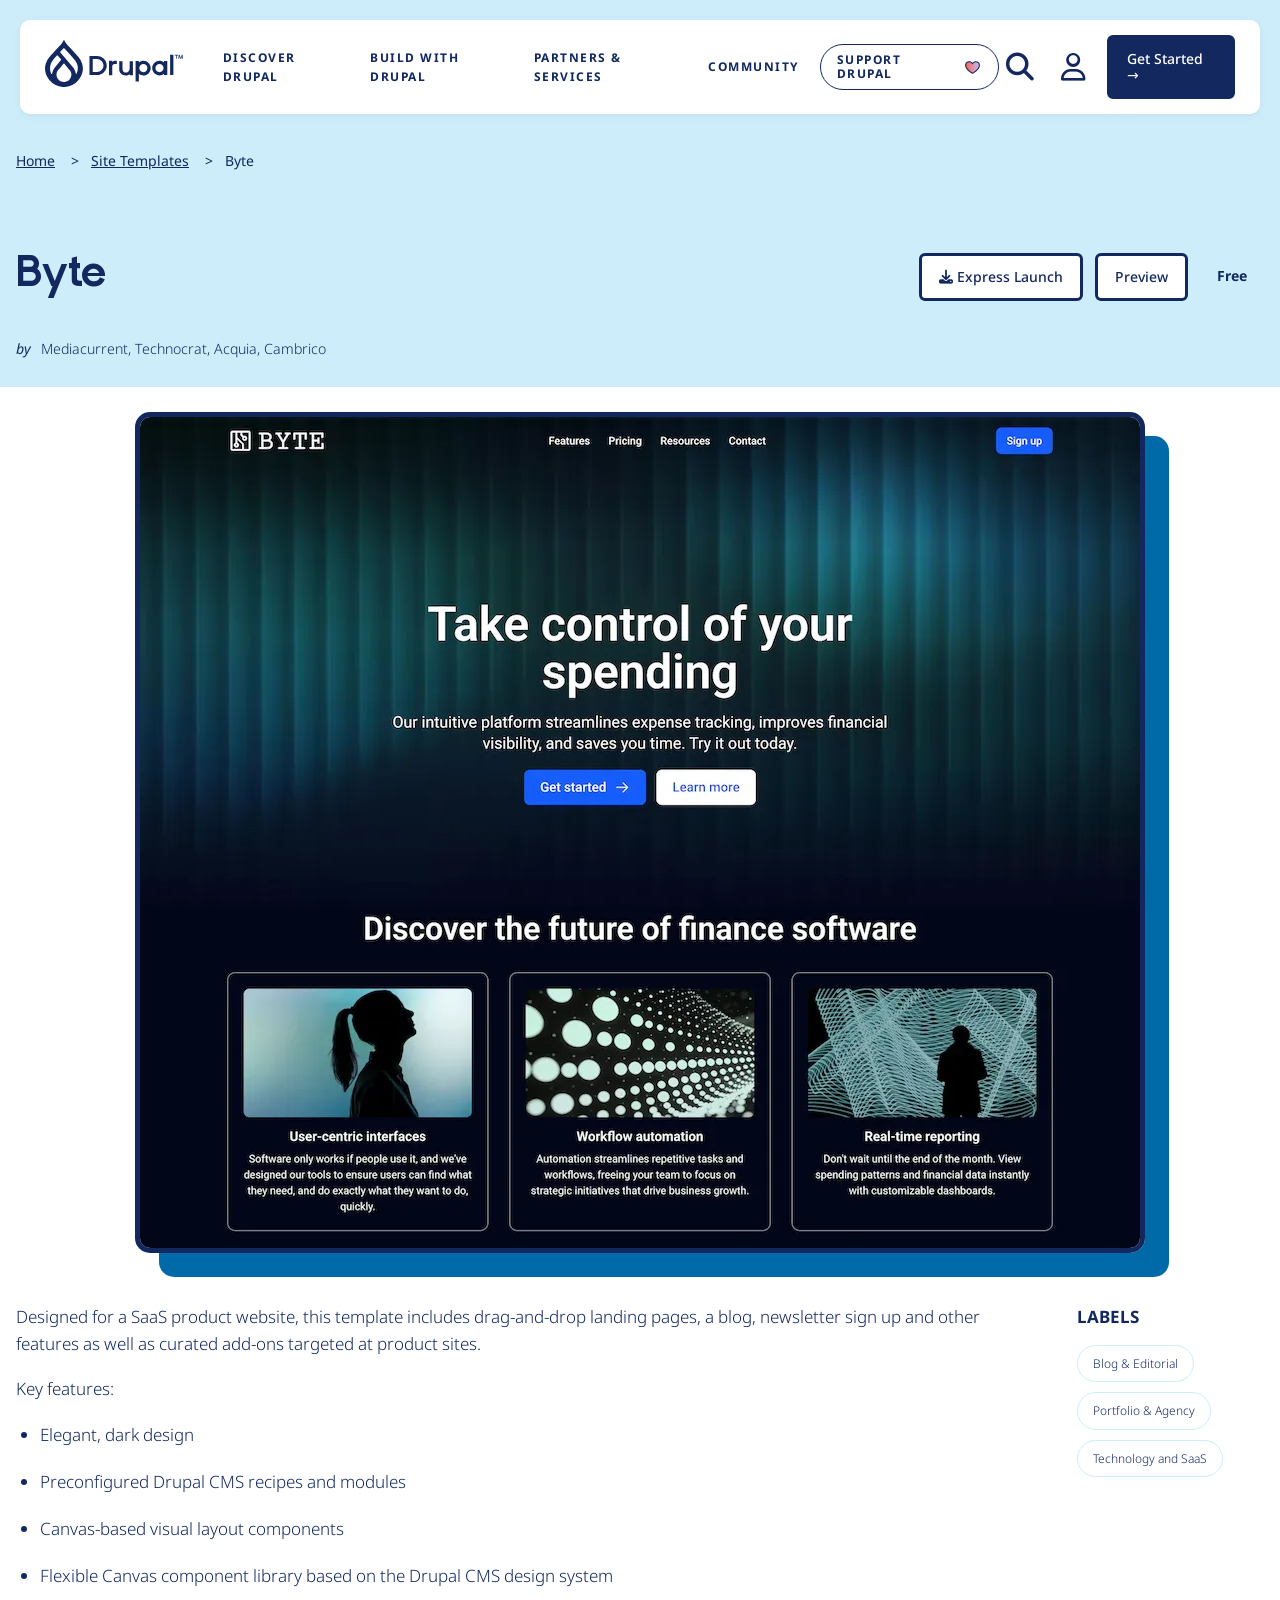
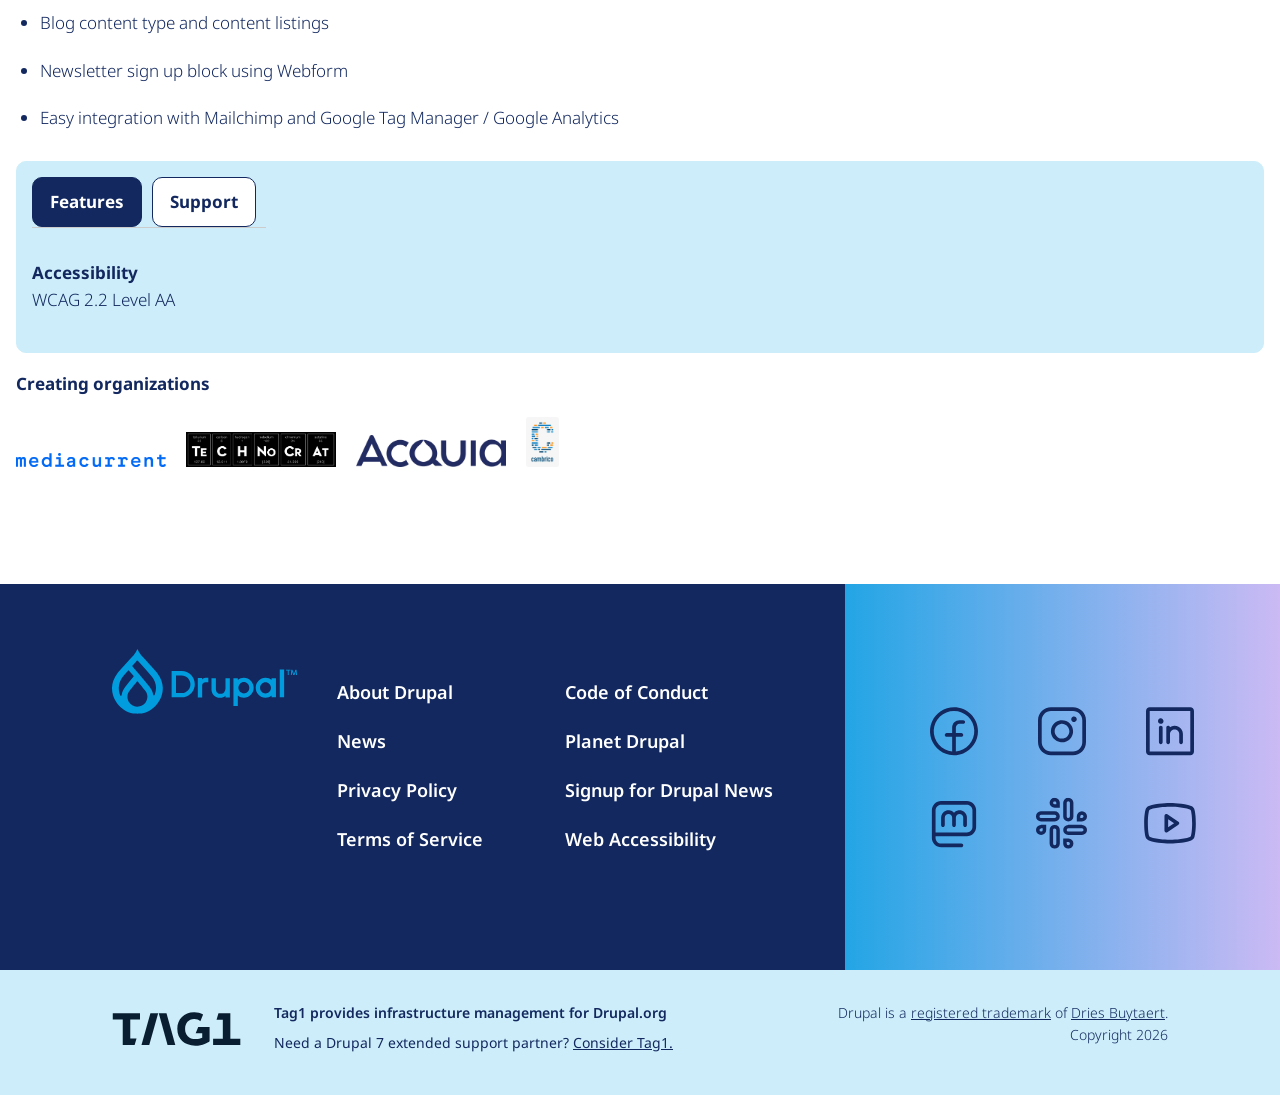
==== site-template/byte/byte.html @ 5a3f7b0a "update detail" ====
<!DOCTYPE html>
<html lang="vi">
<head>
    <meta charset="UTF-8">
    <meta name="viewport" content="width=device-width, initial-scale=1.0">
    <title>Drupal Site Templates - Haven</title>
    <!-- Thêm font chữ từ Google Fonts -->
    <link rel="preconnect" href="https://fonts.googleapis.com">
    <link rel="preconnect" href="https://fonts.gstatic.com" crossorigin>
    <link href="https://fonts.googleapis.com/css2?family=Noto+Sans:ital,wght@0,100..900;1,100..900&display=swap" rel="stylesheet">
    <!-- Thêm thư viện icon FontAwesome -->
    <link rel="stylesheet" href="https://cdnjs.cloudflare.com/ajax/libs/font-awesome/6.4.0/css/all.min.css">
    <link rel="stylesheet" href="../../assets/style.css">
</head>
<body class="template-detail">

    <!-- Header -->
    <header>
        <div class="logo-nav">
            <div class="logo">
              <img src="../../logo.svg" alt="logo" width="142" height="51">
            </div>
            <nav class="nav-links">
                <a href="#">Discover Drupal</a>
                <a href="#">Build with Drupal</a>
                <a href="#">Partners & Services</a>
                <a href="#">Community</a>
                <a href="#" class="support-btn">Support Drupal</a>
            </nav>
        </div>
        <div class="header-actions">
            <a href="#"><i class="fa-solid fa-magnifying-glass"></i></a>
            <a href="#"><i class="fa-regular fa-user"></i></a>
            <a href="#" class="btn-get-started">Get Started &rarr;</a>
        </div>
    </header>

    <!-- Hero -->
    <section class="page-header">
        <div class="container">
            <nav class="breadcrumb">
              <span><a href="/">Home</a></span>
              <span><a href="/browse/site-templates">Site Templates</a></span>
              <span>Byte</span>
            </nav>
            <div class="section-page-title">
              <div class="page-title-wrap">
                <h1 id="page-title">Byte</h1>
                <div class="page-authors">
                    <span>by </span>
                    <div class="values">
                        <a href="/mediacurrent">Mediacurrent</a>
                        ,&nbsp; 
                        <a href="/technocrat">Technocrat</a>
                        ,&nbsp; 
                        <a href="/acquia">Acquia</a>
                        ,&nbsp; 
                        <a href="/cambrico">Cambrico</a>
                    </div>
                </div>
              </div>
              <div class="template-actions">
                <a href="https://www.drupalforge.org/template/drupal-byte" class="template-launch"><i class="fa-solid fa-download"></i> Express Launch</a>
                <a href="https://dev-9be14008-06bdfb2a-mjp37enj.devpanel.app/" class="template-preview">Preview</a>
                <span class="template-price">Free</span>
              </div>
            </div>
        </div>
    </section>

    <main class="main">
        <div class="container">
            <div class="block-feature">
                <img src="images/byte-home.webp" alt="Byte Blog">
            </div>

            <div class="main-content-wrap">
                <div class="main-content">
                    <p>Designed for a SaaS product website, this template includes drag-and-drop landing pages, a blog, newsletter sign up and other features as well as curated add-ons targeted at product sites.</p>
                    <p>Key features:</p>
                    
                    <ul>
                        <li>Elegant, dark design</li>
                        <li>Preconfigured Drupal CMS recipes and modules</li>
                        <li>Canvas-based visual layout components</li>
                        <li>Flexible Canvas component library based on the Drupal CMS design system</li>
                        <li>Blog content type and content listings</li>
                        <li>Newsletter sign up block using Webform</li>
                        <li>Easy integration with Mailchimp and Google Tag Manager / Google Analytics</li>
                    </ul>
                </div>

                <div class="sidebar-right">
                    <div class="block-tags">
                        <h2 class="block-title">Labels</h2>
                        <div class="block-content">
                            <div class="values">
                                <div class="value">Blog &amp; Editorial</div>
                                <div class="value">Portfolio &amp; Agency</div>
                                <div class="value">Technology and SaaS</div>
                            </div>
                        </div>
                    </div>
                </div>
            </div>

            <div class="template-tabs">
                <div class="horizontal-tabs">
                    <ul class="horizontal-tabs-list">
                        <li class="horizontal-tab-button selected">
                            <a href="#edit-group-features">
                                <strong>Features</strong>
                            </a>
                        </li>
                        <li class="horizontal-tab-button">
                            <a href="#edit-group-support">
                                <strong>Support</strong>
                            </a>
                        </li>
                    </ul>
                    <div class="horizontal-tabs-panes">
                        <div id="edit-group-features" class="horizontal-tabs-pane">
                            <div>
                                <div class="label">Accessibility</div>
                                <div class="values">
                                    <div class="value">WCAG 2.2 Level AA</div>
                                </div>
                            </div>
                        </div>
                        <div id="edit-group-support" class="horizontal-tabs-pane" style="display: none;">
                            <div>
                                <div class="label">Support link</div>
                                <div class="values">
                                    <a href="https://www.drupal.org/project/cms#support">https://www.drupal.org/project/cms#support</a>
                                </div>
                            </div>
                        </div>
                    </div>
                </div>
            </div>

            <div class="block-creating-organizations">
                <div class="label">Creating organizations</div>
                <div class="values logos">
                    <div class="logo-value">
                        <a href="/mediacurrent">
                            <img src="images/LogoMCWordmarkBlue.webp" width="1307" height="340" alt="">
                        </a>
                    </div>
                    <div class="logo-value">
                        <a href="/technocrat">
                            <img src="images/LogoTechnocratBlack2012.webp" width="1307" height="340" alt="">
                        </a>
                    </div>
                    <div class="logo-value">
                        <a href="/acquia">
                            <img src="images/LogoAcquiaLogoNavy.webp" width="1307" height="340" alt="">
                        </a>
                    </div>
                    <div class="logo-value">
                        <a href="/cambrico">
                            <img src="images/LogoCambrico.webp" width="1307" height="340" alt="">
                        </a>
                    </div>
                </div>
            </div>
        </div>
    </main>

    <!-- Footer -->
    <footer>
        <div class="footer-left">
            <div class="footer-logo">
                <img src="../../logo-footer.svg" alt="New Drupal template">
            </div>
            <div class="footer-links">
                <a href="#">About Drupal</a>
                <a href="#">Code of Conduct</a>
                <a href="#">News</a>
                <a href="#">Planet Drupal</a>
                <a href="#">Privacy Policy</a>
                <a href="#">Signup for Drupal News</a>
                <a href="#">Terms of Service</a>
                <a href="#">Web Accessibility</a>
            </div>
        </div>
        <div class="footer-right">
            <div class="social-icons">
                <ul class="footer__social-menu">
                    <li class="footer__social-menu-item">
                        <a href="https://www.facebook.com/DrupalOpenSource/">
                            <img src="../../images/socials/facebook-logo.svg" alt="facebook logo">
                            <span class="visually-hidden">facebook</span>
                        </a>
                    </li>
                    <li class="footer__social-menu-item">
                        <a href="https://www.instagram.com/drupalassociation/">
                            <img src="../../images/socials/instagram-logo.svg" alt="instagram logo">
                            <span class="visually-hidden">instagram</span>
                        </a>
                    </li>
                    <li class="footer__social-menu-item">
                        <a href="https://www.linkedin.com/company/drupal-project/">
                            <img src="../../images/socials/linkedin-logo.svg" alt="linkedin logo">
                            <span class="visually-hidden">linkedin</span>
                        </a>
                    </li>
                    <li class="footer__social-menu-item">
                        <a href="https://mastodon.social/@drupal">
                            <img src="../../images/socials/mastodon-logo.svg" alt="mastodon logo">
                            <span class="visually-hidden">mastodon</span>
                        </a>
                    </li>
                    <li class="footer__social-menu-item">
                        <a href="https://www.drupal.org/slack">
                            <img src="../../images/socials/slack-logo.svg" alt="slack logo">
                            <span class="visually-hidden">slack</span>
                        </a>
                    </li>
                    <li class="footer__social-menu-item">
                        <a href="https://www.youtube.com/@DrupalAssociation">
                            <img src="../../images/socials/youtube-logo.svg" alt="youtube logo">
                            <span class="visually-hidden">youtube</span>
                        </a>
                    </li>
                </ul>
            </div>
        </div>
    </footer>

    <!-- Bottom Bar -->
    <div class="footer__secondary-section">
      <div class="footer__sponsorship">
        <a class="footer__sponsorship-logo" href="https://www.tag1.com/?utm_source=DA&amp;utm_medium=referral&amp;utm_campaign=drupal-org-footer&quot;"><img alt="Tag1 logo" src="../../logo-footer-bottom.svg"></a>
        <a class="footer__sponsorship-management" href="https://www.tag1.com/?utm_source=DA&amp;utm_medium=referral&amp;utm_campaign=drupal-org-footer">Tag1 provides infrastructure management for Drupal.org</a>
        <a class="footer__sponsorship-support" href="https://d7es.tag1.com/plans?utm_source=DA&amp;utm_medium=footer&amp;utm_campaign=EOL&amp;utm_id=d7es&amp;utm_term=plans&amp;utm_content=Dec">Need a Drupal 7 extended support partner? <span>Consider Tag1.</span></a>
      </div>
      <div class="footer__copyright">
        <div class="footer__copyright-trademark">
          <span>Drupal is a</span>
          <a href="https://www.drupal.org/about/trademark">registered trademark</a>
          <span>of</span>
          <a href="https://dri.es/">Dries Buytaert</a>.
        </div>
        <div class="footer__copyright-year">Copyright 2026</div>
      </div>
    </div>
</body>
</html>
---- assets/style.css ----
@font-face {
    font-family: 'ZtgathaBold';
    src: url('../fonts/ZtgathaBold.eot');
    src: url('../fonts/ZtgathaBold.eot') format('embedded-opentype'),
         url('../fonts/ZtgathaBold.woff2') format('woff2'),
         url('../fonts/ZtgathaBold.woff') format('woff'),
         url('../fonts/ZtgathaBold.ttf') format('truetype'),
         url('../fonts/ZtgathaBold.svg#ZtgathaBold') format('svg');
}

@font-face {
    font-family: 'ZTGathaSemiBold';
    src: url('../fonts/ZTGathaSemiBold.eot');
    src: url('../fonts/ZTGathaSemiBold.eot') format('embedded-opentype'),
         url('../fonts/ZTGathaSemiBold.woff2') format('woff2'),
         url('../fonts/ZTGathaSemiBold.woff') format('woff'),
         url('../fonts/ZTGathaSemiBold.ttf') format('truetype'),
         url('../fonts/ZTGathaSemiBold.svg#ZTGathaSemiBold') format('svg');
}

/* CSS Reset & Variables */
:root {
  --drupal-blue: #009cde;
  --drupal-dark-blue: #006aa9;
  --drupal-navy: #12285f;
  --drupal-dark-navy: #091942;
  --drupal-light-blue: #ccedf9;
  --drupal-black: #000;
  --drupal-white: #fff;
  --drupal-purple: #ccbaf4;
  --drupal-yellow: #ffc423;
  --drupal-red: #f46351;
  --drupal-dark-red: #c63c00;
  --drupal-green: #397618;
  --drupal-gray-darkest: #1f2420;
  --drupal-gray-darker: #323946;
  --drupal-gray-dark: #4f5661;
  --drupal-gray-default: #6d7583;
  --drupal-gray-mild: #a2acbe;
  --drupal-gray-milder: #cfd4dd;
  --drupal-gray-mildest: #f8f9fc;
  --drupal-gray-pale: #e7ebf3;
  --drupal-gray-disabled: #e7ebf3;
  --drupal-soft-white: #f0f3fa;
  --color-absolutezero: #003ecc;
  --color-maximumred: #dc2323;
  --color-maximumred-hover: #c61f1f;
  --color-maximumred-active: #b01c1c;
  --color-focus: var(--drupal-purple);
  --color-white: var(--drupal-white);
  --color-credited-bg: #e1f6d5;
  --color-not-credited-bg: var(--drupal-gray-mildest);
  --certified-diamond: #4EC8FC;
  --certified-top-tier: #CCBAF4;
  --certified-platinum: #4EC8FC;
  --certified-gold: #FFEF5C;
  --certified-silver: #D1D1D1;
  --certified-bronze: #F2CF8B;
}

:root {
  --text-main: var(--drupal-navy);
}

:root {
  --blue-striped-gradient: repeating-linear-gradient(45deg,rgba(0,156,222,0.5),rgba(0,156,222,0.5) 12px,rgba(204,237,249,1) 12px,rgba(204,237,249,1) 58px);
  --purple-gradient: linear-gradient(270deg,var(--drupal-purple) -0.5%,#22a5e5 100.62%);
  --red-yellow-gradient: linear-gradient(270deg,var(--drupal-red) -0.5%,var(--drupal-yellow) 100.62%);
  --red-purple-gradient: linear-gradient(270deg,var(--drupal-purple),var(--drupal-red));
  --blue-purple-gradient: linear-gradient(270deg,var(--drupal-purple),var(--drupal-blue));
  --blue-yellow-gradient: linear-gradient(270deg,var(--drupal-yellow),var(--drupal-light-blue));
  --blue-nay-drupal-blue-gradient-horizontal: linear-gradient(90deg,var(--drupal-navy),var(--drupal-blue));
  --blue-nay-drupal-blue-gradient-vertical: linear-gradient(180deg,var(--drupal-navy),var(--drupal-blue));
}

:root {
  --larger-header: "ZtgathaBold","Noto Sans",system-ui,sans-serif;
  --smaller-header: "Noto Sans",system-ui,sans-serif;
  --sans: "Noto Sans",system-ui,sans-serif;
  --body: var(--sans);
  --code: sourcecodepro,monospace;
}

* {
  margin: 0;
  padding: 0;
  box-sizing: border-box;
}

body {
  font-family: var(--body);
  color: var(--text-main);
  background-color: var(--drupal-white);
  line-height: 1.6;
  font-size: 17px;
  font-weight: 300;
  font-style: normal;
}

.container {
  max-width: 1503px;
  margin: 0 auto;
  padding-left: 16px;
  padding-right: 16px;
}

a {
  text-decoration: none;
  color: inherit;
}

p {
  margin-bottom: 18px;
}

ul, ol {
  margin-block: 0;
  margin-inline: 1.5rem 0;
  padding-inline-start: 0;
  list-style-type: disc;
  list-style-image: none;
}

li {
  margin-block: 0 20px;
}

img {
  max-width: 100%;
  height: auto;
}

strong {
  font-weight: 700;
}

/* --- HEADER --- */
header {
  box-shadow: 0 2px 10px 0 rgba(0,0,0,0.05);
  background-color: #fff;
  padding: 15px 25px;
  display: flex;
  justify-content: space-between;
  align-items: center;
  border-bottom: 1px solid var(--border-color);
  position: absolute;
  width: calc(100% - 40px);
  left: 20px;
  right: 20px;
  top: 20px;
  border-radius: 10px;
  z-index: 99;
}

.logo-nav {
  display: flex;
  align-items: center;
  gap: 28px;
}

.logo {
  width: 142px;
  margin-right: 12px;
}

.nav-links {
  display: flex;
  gap: 20px;
  font-size: 14px;
  font-weight: 600;
  text-transform: uppercase;
  align-items: center;
}

.nav-links a {
  font-size: 12px;
  color: var(--drupal-navy);
  font-weight: 700;
  padding: 8px 0;
  letter-spacing: 1.5px;
  display: block;
}

.nav-links a:hover {
  color: var(--drupal-blue);
}

.nav-links .support-btn {
  border: 1px solid var(--drupal-navy);
  padding: 8px 16px;
  border-radius: 500px;
  display: flex;
  align-items: center;
  line-height: 14px;
}

.nav-links .support-btn::after {
  display: block;
  width: 18px;
  height: 18px;
  margin-left: 8px;
  content: "";
  background-image: url(../images/heart-duotone.svg);
  background-repeat: no-repeat;
  background-size: contain;
}

.header-actions {
  display: flex;
  align-items: center;
  gap: 12px;
}

.header-actions a:not(.btn-get-started) {
  width: 44px;
  height: 44px;
  display: flex;
  align-items: center;
  justify-content: center;
}

.header-actions a:not(.btn-get-started) i {
  font-size: 28px;
}

.btn-get-started {
  background-color: var(--drupal-navy);
  color: var(--drupal-white);
  border: 3px solid var(--drupal-navy);
  padding: 13px 17px;
  border-radius: 6px;
  font-weight: 500;
  line-height: 16px;
  font-size: 14px;
}

.btn-get-started:hover {
  background-color: transparent;
  color: var(--drupal-navy);
}

/* --- HERO SECTION --- */
.hero {
  background: var(--blue-nay-drupal-blue-gradient-horizontal);
  color: #fff;
  padding: 230px 5% 140px 5%;
  text-align: left;
  position: relative;
}

.hero::after {
  position: absolute;
  top: 0;
  left: 0;
  width: 100%;
  height: 100%;
  content: "";
  background-image: url(../images/background-pattern--gingham.svg);
}

.hero .container {
  position: relative;
  z-index: 1;
}

.hero h1 {
  font-size: 44px;
  margin-bottom: 20px;
  font-family: var(--larger-header);
  font-weight: 400;
  line-height: 1;
}

.hero p {
  font-size: 28px;
  line-height: 1.6;
  font-weight: 300;
  margin-bottom: 40px;
}

.hero-action {
  display: flex;
  align-items: flex-start;
}

.hero-action .btn-white {
  color: var(--drupal-navy);
  border: solid 3px var(--drupal-navy);
  background-color: var(--drupal-white);
  width: fit-content;
  padding: 13px 17px;
  border-radius: 6px;
  font-size: 14px;
  font-weight: 500;
  font-style: normal;
  line-height: 1rem;
}

.hero-action .btn-white:hover {
  color: var(--drupal-white);
  background-color: var(--drupal-navy);
}

/* --- MAIN SECTION --- */
.main {
  background-color: var(--drupal-gray-pale);
  padding-top: 90px;
  padding-bottom: 90px;
}

/* --- FILTER SECTION --- */
.filters {
  margin: 2rem 0px;
  padding: 1rem 1rem 2rem 1rem;
  border: 1px solid var(--drupal-navy);
  border-radius: 10px;
  background: var(--drupal-gray-mildest);
  display: flex;
  gap: 20px;
  align-items: flex-end;
}

.form-group {
  display: flex;
  flex-direction: column;
  gap: 5px;
  flex: 1;
  max-width: 295.5px;
}

.form-group:has(select) {
  max-width: 198.5px;
}

.form-group label {
  display: table;
  margin: 4px 0;
  font-size: 14px;
  font-weight: 700;
  line-height: 18px;
  font-family: var(--larger-header);
}

.form-group input,
.form-group select {
  padding: 11px 15px;
  border: 1px solid var(--drupal-gray-mild);
  border-radius: 6px;
  font-family: inherit;
  font-family: var(--body);
  font-size: 16px;
  font-weight: 400;
  min-height: 48px;
  line-height: 24px;
}

.btn-apply {
  display: inline-block;
  width: fit-content;
  padding: 13px 17px;
  cursor: pointer;
  color: var(--drupal-navy);
  border: 3px solid var(--drupal-light-blue);
  border-radius: 6px;
  background-color: var(--drupal-light-blue);
  font-family: var(--body);
  font-size: 14px;
  font-weight: 500;
  font-style: normal;
  line-height: 1rem;
}

.btn-apply:hover {
  text-decoration: none;
  color: var(--drupal-white);
  border-color: var(--drupal-navy);
  background-color: var(--drupal-navy);
}

/* --- TEMPLATES GRID --- */
.templates-container {
  display: grid;
  grid-template-columns: repeat(auto-fill, minmax(464px, 1fr));
  gap: 32px;
}

.card {
  overflow: hidden;
  transition: transform 0.2s, box-shadow 0.2s;
  position: relative;
  display: flex;
  flex-direction: column;
  height: 100%;
  border-radius: 10px;
  background-color: var(--drupal-white);
}

.card:hover {
  transform: translateY(-5px);
  box-shadow: 0 10px 15px rgba(0,0,0,0.1);
}

.card img {
  width: 100%;
  height: 325px;
  object-fit: cover;
}

.card-body {
  padding: 16px;
  display: flex;
  flex-direction: column;
  flex-grow: 1;
}

.card-title {
  font-size: 18px;
  font-weight: 700;
  margin-bottom: 8px;
  line-height: 1.1;
  font-family: var(--larger-header);
}

.card-desc {
  font-size: 17px;
  margin-bottom: 18px;
}

.tags {
  display: flex;
  flex-wrap: wrap;
  gap: 10px;
}

.tag {
  padding: 8px 15px;
  border: 1px solid var(--drupal-light-blue);
  border-radius: 25px;
  font-size: 12px;
  display: inline-block;
}

.card-footer {
  margin-top: 15px;
  padding-top: 8px;
  border-top: 1px solid var(--drupal-gray-milder);
}

/* --- CTA BANNER --- */
.cta-banner-wrap {
  background-color: var(--drupal-light-blue);
  padding: 20px 0;
}

.cta-banner {
  display: flex;
  justify-content: space-between;
  align-items: center;
}

.cta-banner span {
  font-size: 14px;
  line-height: 160%;
}

.cta-banner a {
  text-decoration: none;
  color: var(--drupal-navy);
  padding: 4px 0px;
  border-bottom: 2px solid var(--drupal-navy);
  background-color: transparent;
  font-family: var(--sans);
  font-size: 16px;
  font-weight: 600;
  font-style: normal;
  line-height: 150%;
}

/* --- FOOTER --- */
footer {
  display: flex;
}

.footer-left {
  display: flex;
  margin: 0px;
  padding: 64px 16px 96px 112px;
  background-color: var(--drupal-navy);
  gap: 40px;
  flex-direction: row;
  width: 66%;
}

.footer-links {
  padding-top: 30px;
  padding-bottom: 20px;
  display: grid;
  grid-template-columns: 1fr 1fr;
  gap: 20px;
}

.footer-links a {
  display: block;
  text-decoration: none;
  color: var(--drupal-white);
  font-family: var(--sans);
  font-size: 18px;
  font-weight: 600;
  font-style: normal;
  line-height: 160%;
}

.footer-links a:hover {
  text-decoration: underline;
}

.footer-right {
  display: flex;
  align-items: center;
  justify-content: center;
  padding-top: 32px;
  padding-bottom: 32px;
  background: var(--purple-gradient);
  width: 34%;
}

.footer__social-menu {
  display: grid;
  grid-template-columns: 1fr 1fr 1fr;
  gap: 32px 48px;
  width: fit-content;
  margin: auto;
  padding: 0px 1rem;
  list-style: none;
}

.footer__social-menu-item {
  margin-block: 0;
}

.footer__social-menu a {
  display: block;
  width: 60px;
  height: 60px;
  text-decoration: none;
}

.visually-hidden {
  position: absolute !important;
  overflow: hidden;
  clip: rect(1px, 1px, 1px, 1px);
  width: 1px;
  height: 1px;
  word-wrap: normal;
}

/* --- BOTTOM BAR --- */
.footer__secondary-section {
  display: flex;
  padding: 2rem 112px;
  color: var(--drupal-navy);
  background-color: var(--drupal-light-blue);
  flex-direction: row;
}

.footer__sponsorship {
  display: grid;
  grid-template-columns: max-content 1fr;
  column-gap: 32px;
  align-self: center;
  width: 66%;
}

.footer__sponsorship-logo {
  width: fit-content;
  grid-column: 1;
  grid-row: 1 / span 2;
}

.footer__sponsorship-management,
.footer__sponsorship-support,
.footer__copyright {
  font-size: 14px;
  font-style: normal;
  line-height: 160%;
}

.footer__sponsorship-management:hover,
.footer__sponsorship-support:hover {
  text-decoration: underline;
}

.footer__sponsorship-management {
  grid-column: 2;
  grid-row: 1;
  font-weight: 600;
  text-decoration: none;
}

.footer__sponsorship-support {
  grid-column: 2;
  grid-row: 2;
  font-weight: 400;
  text-decoration: none;
}

.footer__sponsorship-support span {
  text-decoration: underline;
}

.footer__copyright {
  width: 34%;
  padding-top: 0;
  text-align: right;
}

.footer__copyright  a {
  text-decoration: underline;
}

/* Responsive cơ bản */
@media (max-width: 1024px) {
  .nav-links { display: none; } /* Giấu menu trên mobile, cần làm menu hamburger thực tế */
  .filters { flex-direction: column; transform: none; margin: 20px 5%; }
  .btn-apply { width: 100%; }
  footer { flex-direction: column; }
  .footer-left, .footer-right { width: 100%; }
  .cta-banner { flex-direction: column; gap: 10px; text-align: center; }
}

/* =========================================================
 *
 * DETAIL TEMPLATE
 *
 ========================================================= */

.template-detail .main {
  background-color: var(--drupal-white);
  padding-top: 0;
}

.page-header {
  background-color: var(--drupal-light-blue);
  padding: 106px 0 16px 0;
}

.breadcrumb {
  margin-top: 2.75rem;
  margin-bottom: 80px;
  padding-bottom: 0;
  font-size: 14px;
  font-weight: 400;
}

.breadcrumb a {
  cursor: pointer;
  text-decoration: underline;
  color: var(--drupal-navy);
}

.breadcrumb span:not(:first-child)::before {
  margin: 0 12px;
  content: ">";
}

.section-page-title {
  display: flex;
  justify-content: space-between;
  align-items: flex-start;
}

#page-title {
  color: var(--drupal-navy);
  font-family: var(--larger-header);
  font-size: 2.75rem;
  font-weight: normal;
  line-height: 1;
  margin-bottom: 42px;
}

.page-authors {
  display: flex;
  flex-wrap: wrap;
  font-size: smaller;
}

.page-authors > span {
  margin-right: 10px;
  font-style: italic;
  font-weight: 400;
}

.page-authors .values {
  display: flex;
  flex-wrap: wrap;
}

.page-authors .values a {
  display: inline-block;
  margin-bottom: 10px;
  text-decoration: none;
}

.template-actions {
  display: flex;
  align-items: center;
  justify-content: flex-end;
  gap: 12px;
}

.template-actions a {
  border: solid 3px var(--drupal-navy);
  background-color: var(--drupal-white);
  width: fit-content;
  padding: 13px 17px;
  cursor: pointer;
  color: var(--drupal-navy);
  border-radius: 6px;
  font-family: var(--sans);
  font-size: 14px;
  font-weight: 500;
  font-style: normal;
  line-height: 1rem;
  margin-inline: 0 var(--space-s);
}

.template-actions a:hover {
  text-decoration: none;
  color: var(--drupal-white);
  border-color: var(--drupal-navy);
  background-color: var(--drupal-navy);
}

.template-price {
  font-size: 14px;
  font-weight: 700;
  padding: 13px 17px;
}

/* Template main content */
.block-feature {
  margin: 25px 0 50px 0;
}

.block-feature img {
  display: block;
  margin: 0 auto;
  border: 5px solid var(--drupal-navy);
  border-radius: 15px;
  box-shadow: 1.5rem 1.5rem var(--drupal-dark-blue);
}

.main-content-wrap {
  display: flex;
  justify-content: space-between;
  align-items: flex-start;
}

.main-content {
  max-width: 80%;
}

/* Sidebar Right */
.sidebar-right {
  width: 15%;
}

.sidebar-right .block-title {
  font-family: var(--body);
  font-weight: 700;
  text-transform: uppercase;
  margin-bottom: 15px;
  font-size: 17px;
  color: var(--drupal-navy);
}

.block-tags .values {
  display: flex;
  flex-wrap: wrap;
}

.block-tags .value {
  padding: 8px 15px;
  border: 1px solid var(--drupal-light-blue);
  border-radius: 25px;
  margin-right: 10px;
  margin-bottom: 10px;
  font-size: 12px;
  display: inline-block;
}

/* Template tab */
.template-tabs {
  margin-top: 10px;
}

.template-tabs .horizontal-tabs {
  border: 1px solid var(--drupal-light-blue);
  background: var(--drupal-light-blue);
  margin-top: 20px;
  border-radius: 10px;
  padding: 15px;
  margin: 0 0 1em 0;
  position: relative;
}

.horizontal-tabs .horizontal-tabs-list {
  background: transparent;
  border: none;
  width: auto;
  display: inline-block;
  margin: 0;
  padding: 0;
  list-style: none;
  border-bottom: 1px solid #ccc;
  height: auto;
  clear: both;
}

.horizontal-tabs .horizontal-tab-button {
  margin: 0 10px 0 0;
  background: var(--drupal-white);
  box-shadow: none;
  border-radius: 10px;
  border: 1px solid var(--drupal-navy);
  padding-top: 0;
  min-width: 5em;
  float: left;
}

.horizontal-tabs .horizontal-tab-button a {
  display: block;
  text-decoration: none;
  padding: 0.6em 1em;
  position: relative;
  top: 0;
  border-radius: 10px;
}

.horizontal-tabs .horizontal-tab-button a:hover {
  background: var(--drupal-navy);
  color: var(--drupal-white);
}

.horizontal-tabs .horizontal-tab-button.selected {
  background: var(--drupal-navy);
  margin-bottom: -1px;
}

.horizontal-tabs .horizontal-tab-button.selected a {
  color: var(--drupal-white);
}

.horizontal-tabs-panes {
  margin: 24px 0;
}

.horizontal-tabs-panes .label {
  font-weight: bold;
}

/* block creating organizations */
.block-creating-organizations {
  margin-bottom: 20px;
}

.block-creating-organizations .label {
  font-weight: bold;
}

.block-creating-organizations .logos {
  display: flex;
  flex-wrap: wrap;
  gap: 20px;
  align-items: flex-end;
  padding-top: 20px;
  text-align: center;
}

.block-creating-organizations .logos img {
  max-width: 150px;
  height: auto;
  max-height: 50px;
  width: auto;
}
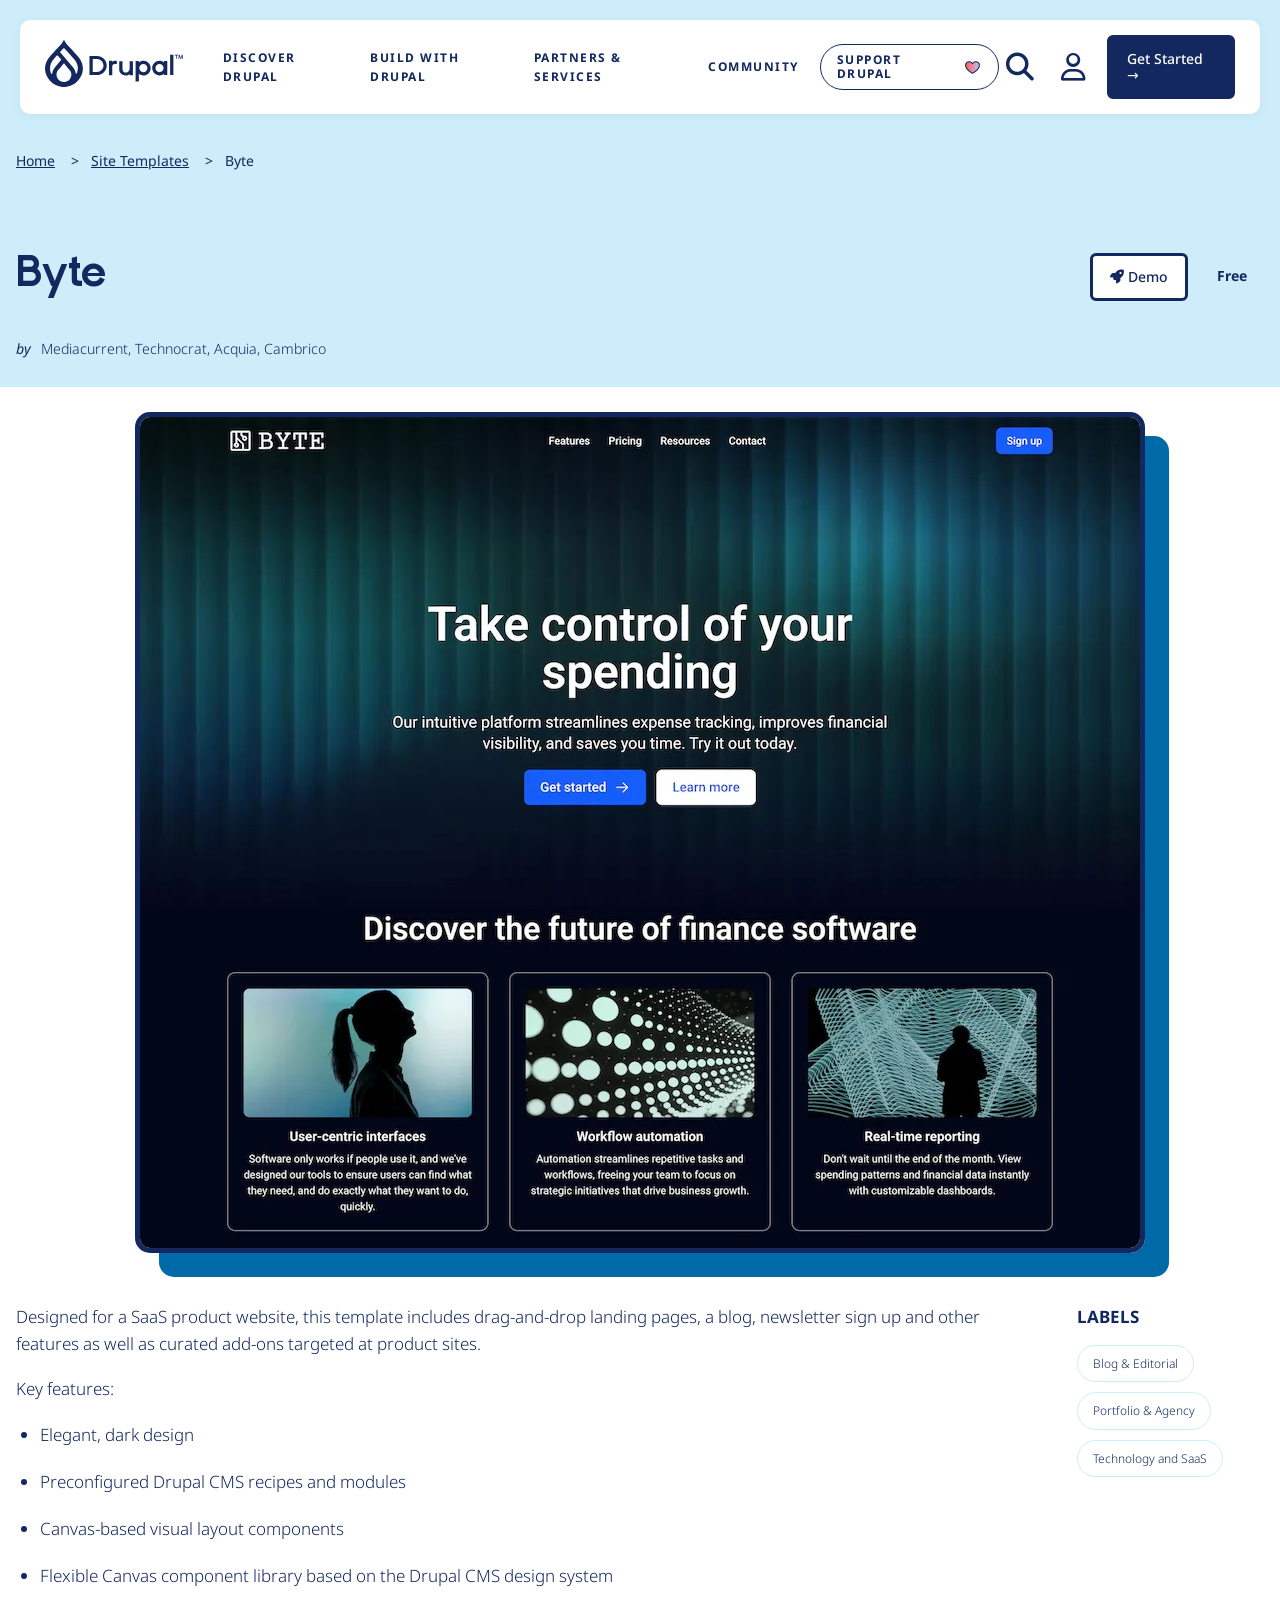
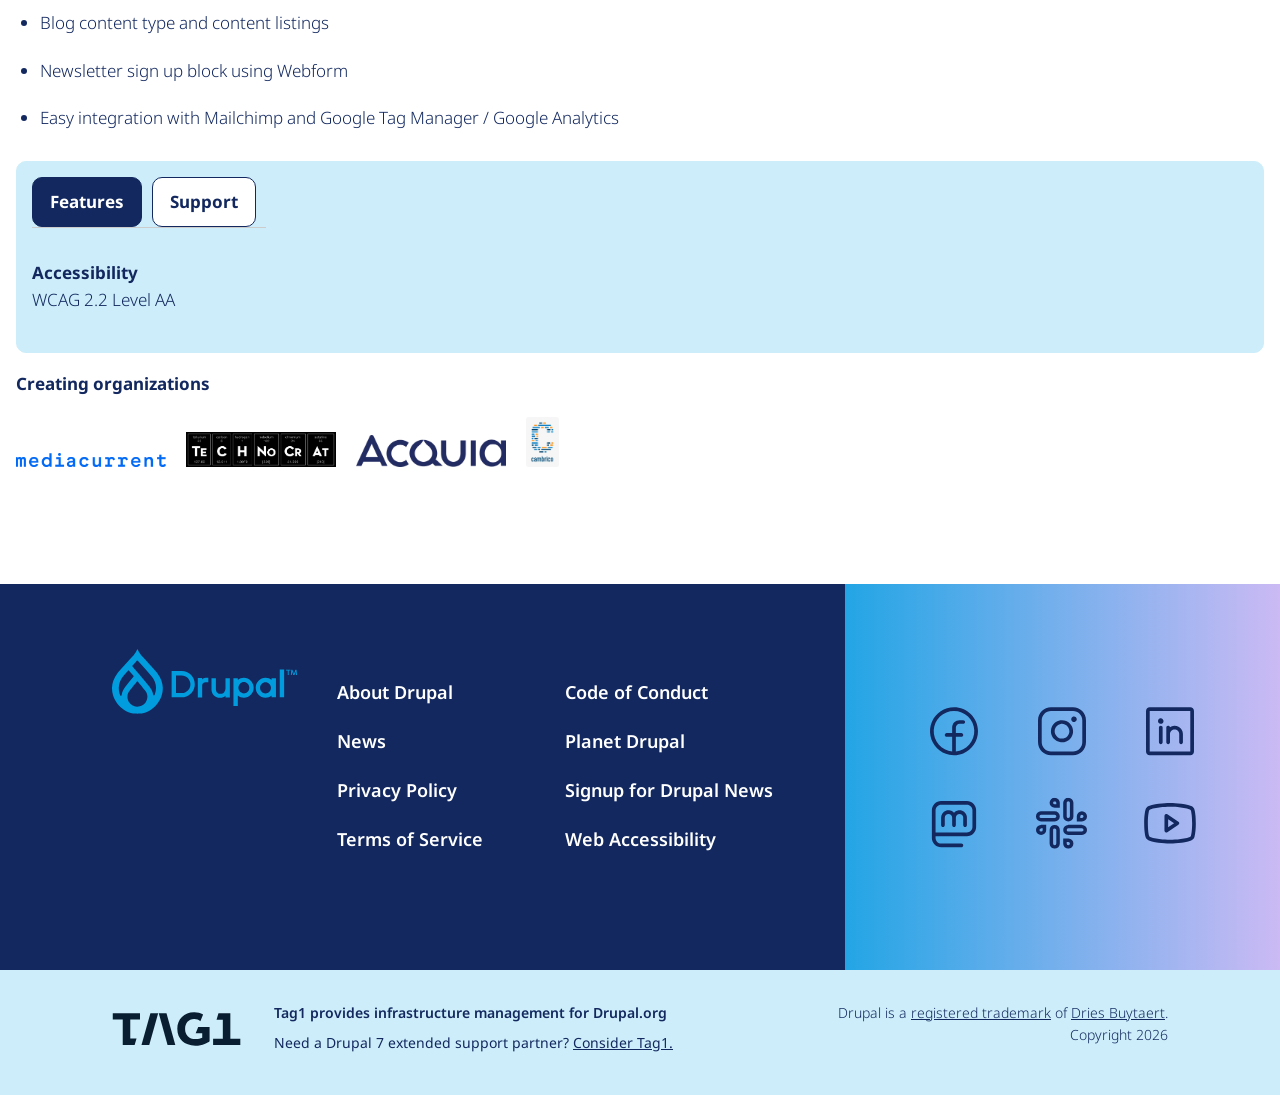
==== commit 129784d6: "update" ====
--- a/site-template/byte/byte.html
+++ b/site-template/byte/byte.html
@@ -60,8 +60,7 @@
                 </div>
               </div>
               <div class="template-actions">
-                <a href="https://www.drupalforge.org/template/drupal-byte" class="template-launch"><i class="fa-solid fa-download"></i> Express Launch</a>
-                <a href="https://dev-9be14008-06bdfb2a-mjp37enj.devpanel.app/" class="template-preview">Preview</a>
+                <a href="https://stage.drupalforge.org/template/drupal-cms" class="template-launch"><i class="fa-solid fa-rocket"></i> Demo</a>
                 <span class="template-price">Free</span>
               </div>
             </div>
